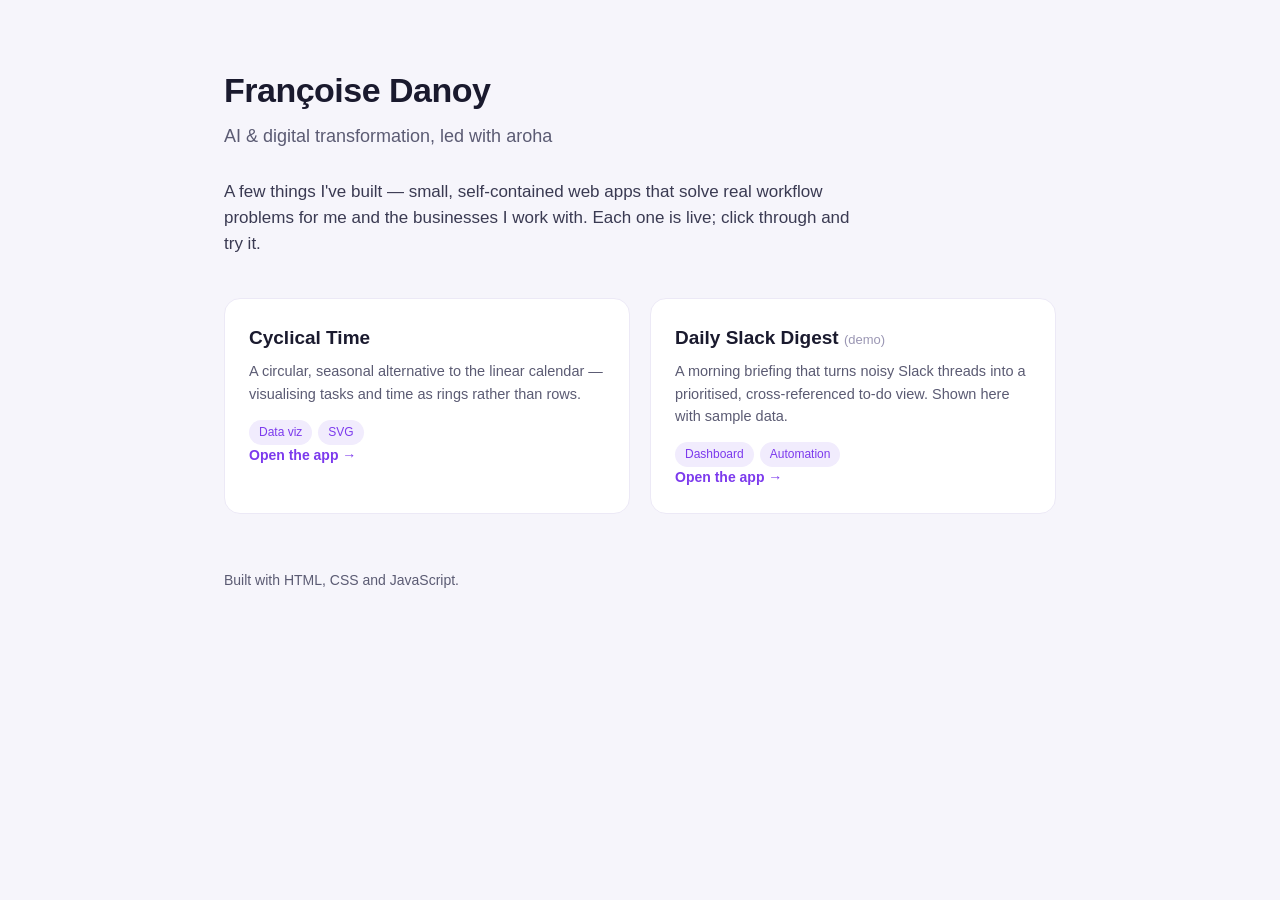
==== index.html @ 56aa2dde "Portfolio" ====
<!DOCTYPE html>
<html lang="en">
<head>
<meta charset="utf-8">
<meta name="viewport" content="width=device-width, initial-scale=1">
<title>Françoise Danoy — Portfolio</title>
<style>
  :root{ --ink:#1a1a2e; --muted:#5b5b73; --accent:#7c3aed; --card:#fff; --bg:#f6f5fb; }
  *{box-sizing:border-box}
  body{margin:0;font-family:-apple-system,BlinkMacSystemFont,"Segoe UI",Roboto,Helvetica,Arial,sans-serif;
       background:var(--bg);color:var(--ink);line-height:1.55;-webkit-font-smoothing:antialiased}
  .wrap{max-width:880px;margin:0 auto;padding:64px 24px 96px}
  header h1{font-size:34px;margin:0 0 6px;letter-spacing:-.5px}
  header p{margin:0;color:var(--muted);font-size:18px}
  .lede{margin:28px 0 40px;font-size:17px;color:#3a3a52;max-width:640px}
  .grid{display:grid;gap:20px;grid-template-columns:repeat(auto-fit,minmax(320px,1fr))}
  .card{background:var(--card);border:1px solid #ece9f6;border-radius:16px;padding:24px;
        text-decoration:none;color:inherit;display:block;transition:transform .15s ease,box-shadow .15s ease}
  .card:hover{transform:translateY(-3px);box-shadow:0 12px 30px rgba(124,58,237,.12)}
  .card h2{margin:0 0 8px;font-size:19px}
  .card p{margin:0 0 14px;color:var(--muted);font-size:14.5px}
  .tag{display:inline-block;font-size:12px;color:var(--accent);background:#f1ecfd;
       border-radius:999px;padding:3px 10px;margin-right:6px}
  .open{font-size:14px;font-weight:600;color:var(--accent)}
  footer{margin-top:56px;color:var(--muted);font-size:14px}
  footer a{color:var(--accent)}
</style>
</head>
<body>
<div class="wrap">
  <header>
    <h1>Françoise Danoy</h1>
    <p>AI &amp; digital transformation, led with aroha</p>
  </header>

  <p class="lede">
    A few things I've built — small, self-contained web apps that solve real workflow
    problems for me and the businesses I work with. Each one is live; click through and try it.
  </p>

  <div class="grid">
    <a class="card" href="./cyclical-time/">
      <h2>Cyclical Time</h2>
      <p>A circular, seasonal alternative to the linear calendar — visualising tasks and time
         as rings rather than rows.</p>
      <span class="tag">Data viz</span><span class="tag">SVG</span>
      <div class="open">Open the app →</div>
    </a>

    <a class="card" href="./slack-digest-demo/">
      <h2>Daily Slack Digest <span style="font-weight:400;font-size:13px;color:#9a96b3">(demo)</span></h2>
      <p>A morning briefing that turns noisy Slack threads into a prioritised, cross-referenced
         to-do view. Shown here with sample data.</p>
      <span class="tag">Dashboard</span><span class="tag">Automation</span>
      <div class="open">Open the app →</div>
    </a>
  </div>

  <footer>
    Built with HTML, CSS and JavaScript.
  </footer>
</div>
</body>
</html>
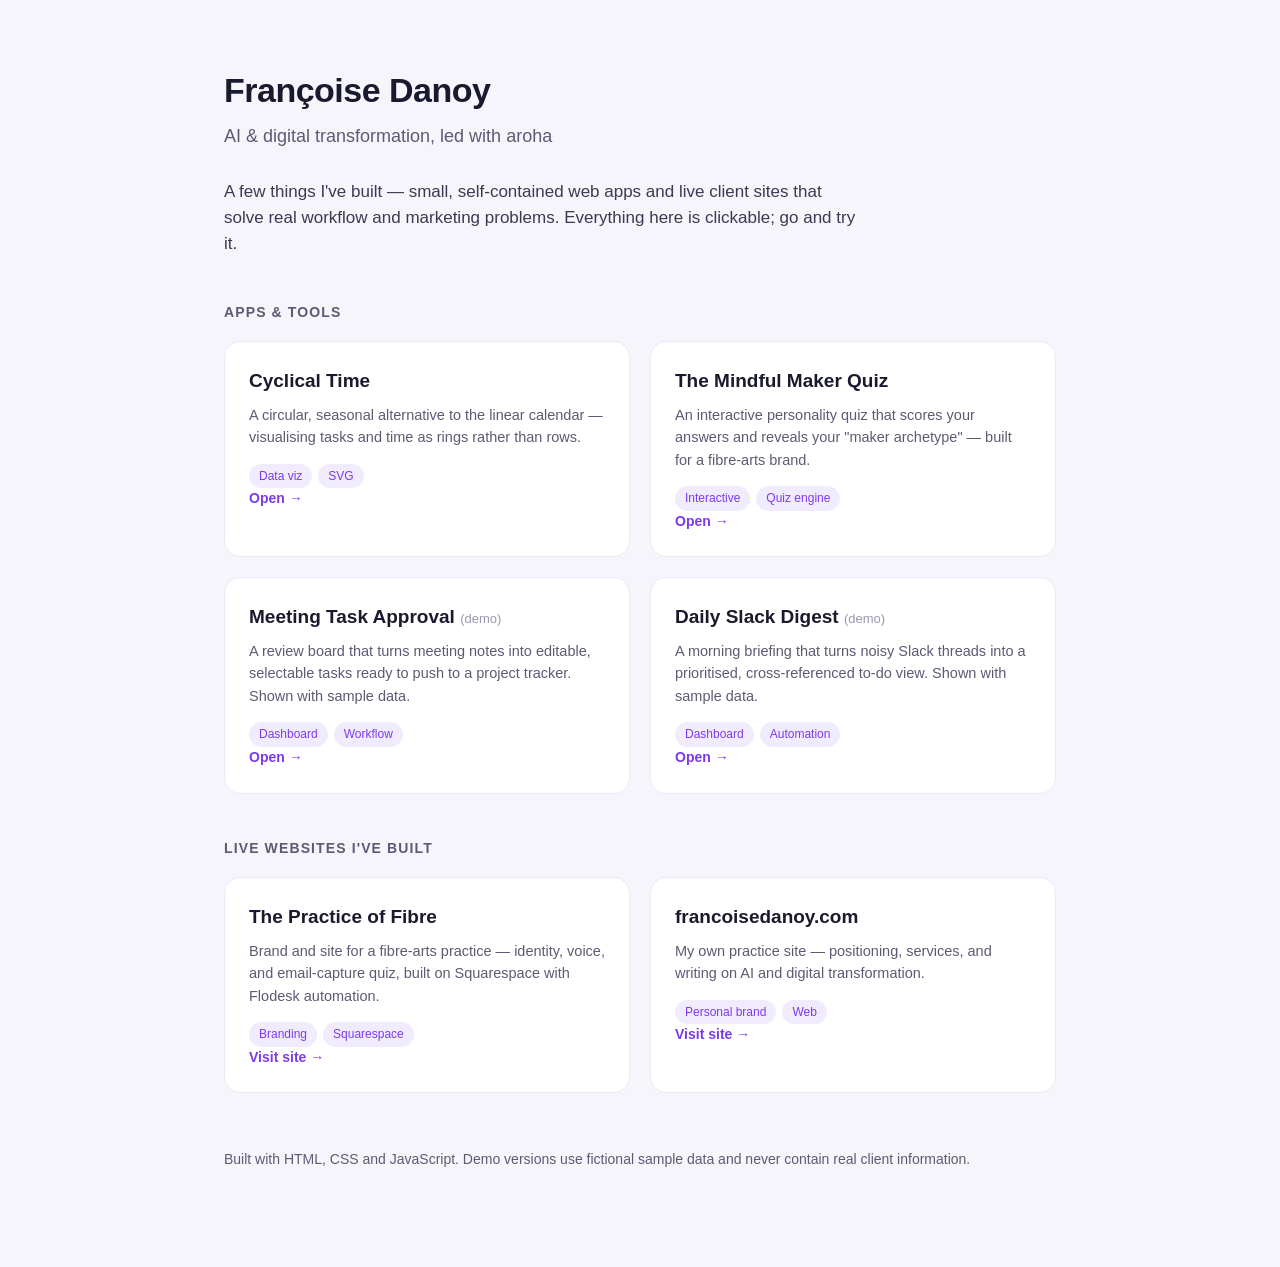
==== commit 8fc83eaa: "Add Meeting Task Approval demo, Mindful Maker Quiz, and websites section" ====
--- a/index.html
+++ b/index.html
@@ -13,17 +13,18 @@
   header h1{font-size:34px;margin:0 0 6px;letter-spacing:-.5px}
   header p{margin:0;color:var(--muted);font-size:18px}
   .lede{margin:28px 0 40px;font-size:17px;color:#3a3a52;max-width:640px}
+  h2.sec{font-size:14px;text-transform:uppercase;letter-spacing:.08em;color:var(--muted);
+         margin:44px 0 18px;font-weight:700}
   .grid{display:grid;gap:20px;grid-template-columns:repeat(auto-fit,minmax(320px,1fr))}
   .card{background:var(--card);border:1px solid #ece9f6;border-radius:16px;padding:24px;
         text-decoration:none;color:inherit;display:block;transition:transform .15s ease,box-shadow .15s ease}
   .card:hover{transform:translateY(-3px);box-shadow:0 12px 30px rgba(124,58,237,.12)}
-  .card h2{margin:0 0 8px;font-size:19px}
+  .card h3{margin:0 0 8px;font-size:19px}
   .card p{margin:0 0 14px;color:var(--muted);font-size:14.5px}
   .tag{display:inline-block;font-size:12px;color:var(--accent);background:#f1ecfd;
        border-radius:999px;padding:3px 10px;margin-right:6px}
   .open{font-size:14px;font-weight:600;color:var(--accent)}
   footer{margin-top:56px;color:var(--muted);font-size:14px}
-  footer a{color:var(--accent)}
 </style>
 </head>
 <body>
@@ -34,30 +35,67 @@
   </header>
 
   <p class="lede">
-    A few things I've built — small, self-contained web apps that solve real workflow
-    problems for me and the businesses I work with. Each one is live; click through and try it.
+    A few things I've built — small, self-contained web apps and live client sites that solve
+    real workflow and marketing problems. Everything here is clickable; go and try it.
   </p>
 
+  <h2 class="sec">Apps &amp; tools</h2>
   <div class="grid">
     <a class="card" href="./cyclical-time/">
-      <h2>Cyclical Time</h2>
+      <h3>Cyclical Time</h3>
       <p>A circular, seasonal alternative to the linear calendar — visualising tasks and time
          as rings rather than rows.</p>
       <span class="tag">Data viz</span><span class="tag">SVG</span>
-      <div class="open">Open the app →</div>
+      <div class="open">Open →</div>
+    </a>
+
+    <a class="card" href="./mindful-maker-quiz/">
+      <h3>The Mindful Maker Quiz</h3>
+      <p>An interactive personality quiz that scores your answers and reveals your "maker
+         archetype" — built for a fibre-arts brand.</p>
+      <span class="tag">Interactive</span><span class="tag">Quiz engine</span>
+      <div class="open">Open →</div>
+    </a>
+
+    <a class="card" href="./meeting-task-approval/">
+      <h3>Meeting Task Approval <span style="font-weight:400;font-size:13px;color:#9a96b3">(demo)</span></h3>
+      <p>A review board that turns meeting notes into editable, selectable tasks ready to push
+         to a project tracker. Shown with sample data.</p>
+      <span class="tag">Dashboard</span><span class="tag">Workflow</span>
+      <div class="open">Open →</div>
     </a>
 
     <a class="card" href="./slack-digest-demo/">
-      <h2>Daily Slack Digest <span style="font-weight:400;font-size:13px;color:#9a96b3">(demo)</span></h2>
+      <h3>Daily Slack Digest <span style="font-weight:400;font-size:13px;color:#9a96b3">(demo)</span></h3>
       <p>A morning briefing that turns noisy Slack threads into a prioritised, cross-referenced
-         to-do view. Shown here with sample data.</p>
+         to-do view. Shown with sample data.</p>
       <span class="tag">Dashboard</span><span class="tag">Automation</span>
-      <div class="open">Open the app →</div>
+      <div class="open">Open →</div>
+    </a>
+  </div>
+
+  <h2 class="sec">Live websites I've built</h2>
+  <div class="grid">
+    <a class="card" href="https://thepracticeoffibre.com" target="_blank" rel="noopener">
+      <h3>The Practice of Fibre</h3>
+      <p>Brand and site for a fibre-arts practice — identity, voice, and email-capture quiz,
+         built on Squarespace with Flodesk automation.</p>
+      <span class="tag">Branding</span><span class="tag">Squarespace</span>
+      <div class="open">Visit site →</div>
+    </a>
+
+    <a class="card" href="https://francoisedanoy.com" target="_blank" rel="noopener">
+      <h3>francoisedanoy.com</h3>
+      <p>My own practice site — positioning, services, and writing on AI and digital
+         transformation.</p>
+      <span class="tag">Personal brand</span><span class="tag">Web</span>
+      <div class="open">Visit site →</div>
     </a>
   </div>
 
   <footer>
-    Built with HTML, CSS and JavaScript.
+    Built with HTML, CSS and JavaScript. Demo versions use fictional sample data and never
+    contain real client information.
   </footer>
 </div>
 </body>
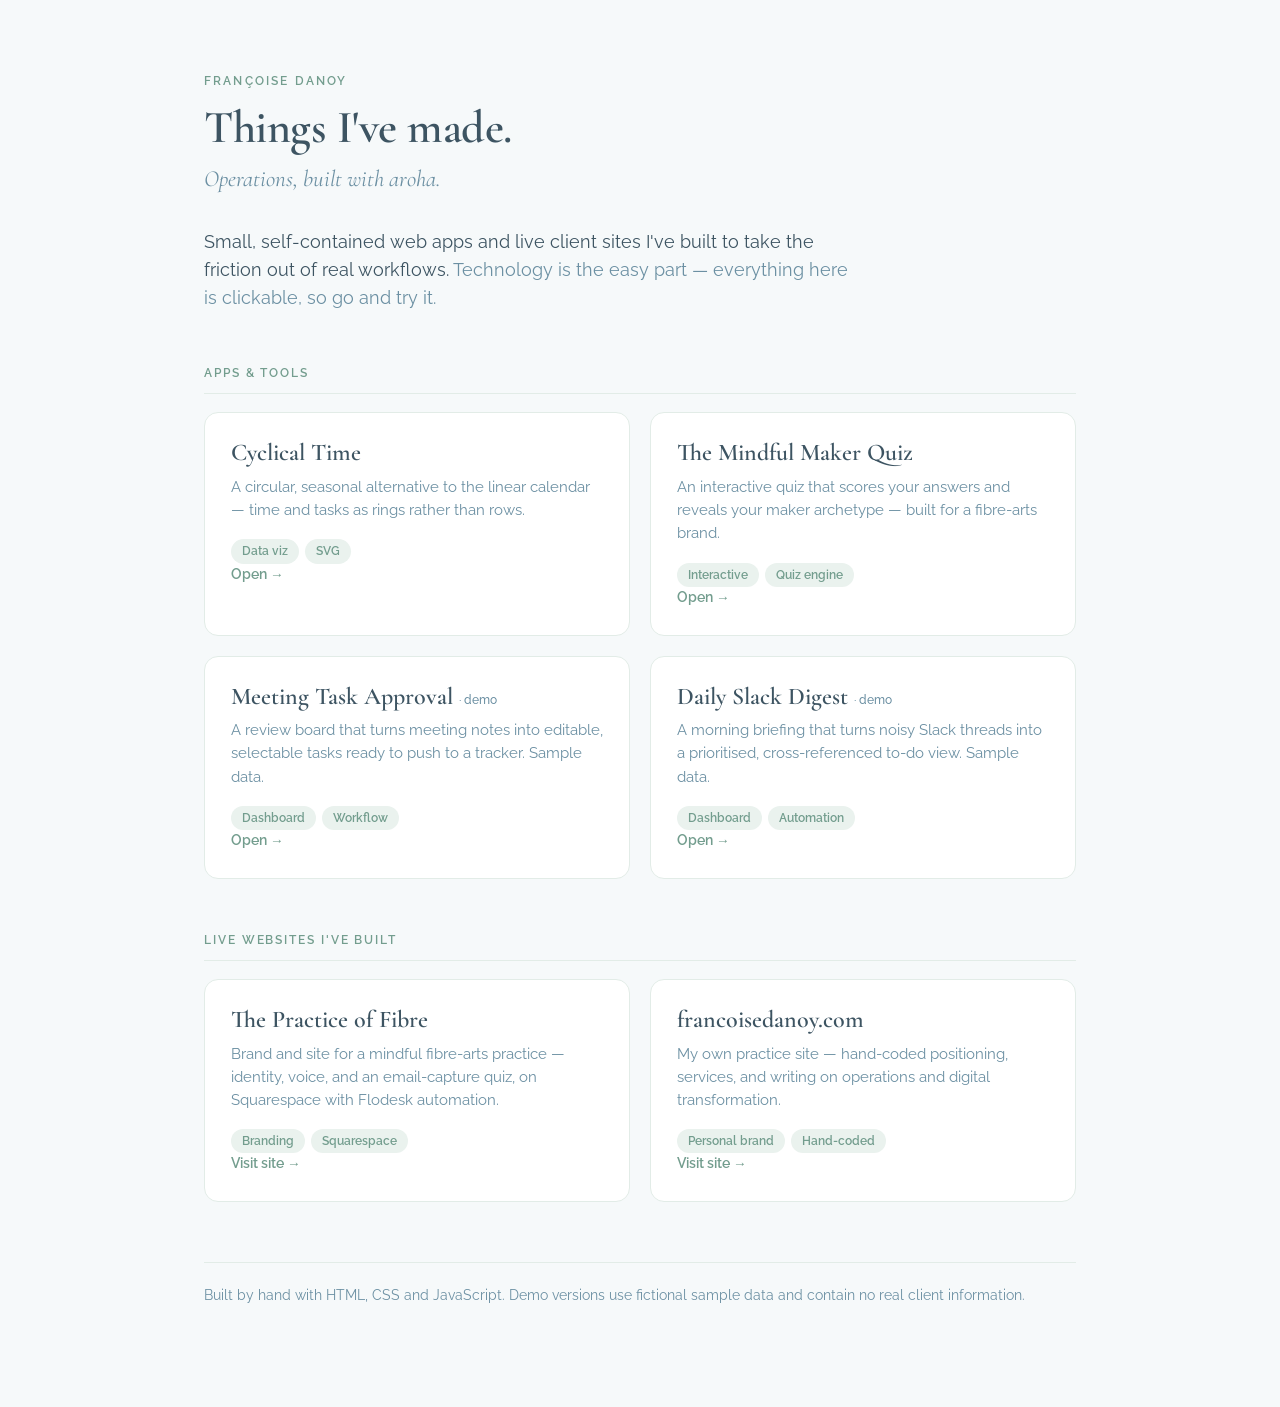
==== commit 4c5020e1: "Restyle landing page in The Practice brand (palette, Cormorant + Raleway)" ====
--- a/index.html
+++ b/index.html
@@ -4,71 +4,117 @@
 <meta charset="utf-8">
 <meta name="viewport" content="width=device-width, initial-scale=1">
 <title>Françoise Danoy — Portfolio</title>
+
+<!-- Brand fonts: Cormorant Garamond for headings, Raleway for body -->
+<link rel="preconnect" href="https://fonts.googleapis.com">
+<link rel="preconnect" href="https://fonts.gstatic.com" crossorigin>
+<link href="https://fonts.googleapis.com/css2?family=Cormorant+Garamond:ital,wght@0,500;0,600;0,700;1,500&family=Raleway:wght@400;500;600&display=swap" rel="stylesheet">
+
 <style>
-  :root{ --ink:#1a1a2e; --muted:#5b5b73; --accent:#7c3aed; --card:#fff; --bg:#f6f5fb; }
+  /* ── The Practice brand palette ───────────────────────── */
+  :root{
+    --slate:#3D5462;     /* Deep Slate — headings & text */
+    --dusty:#6C90A3;     /* Dusty Blue — secondary text */
+    --sage:#739D8E;      /* Sage — accents, links */
+    --seafoam:#9DCEBB;   /* Seafoam — soft tints */
+    --plum:#805C87;      /* Plum — used sparingly */
+    --paper:#F6F9FA;     /* Paper — background */
+    --line:#E2ECE7;      /* soft sage-grey for borders */
+  }
   *{box-sizing:border-box}
-  body{margin:0;font-family:-apple-system,BlinkMacSystemFont,"Segoe UI",Roboto,Helvetica,Arial,sans-serif;
-       background:var(--bg);color:var(--ink);line-height:1.55;-webkit-font-smoothing:antialiased}
-  .wrap{max-width:880px;margin:0 auto;padding:64px 24px 96px}
-  header h1{font-size:34px;margin:0 0 6px;letter-spacing:-.5px}
-  header p{margin:0;color:var(--muted);font-size:18px}
-  .lede{margin:28px 0 40px;font-size:17px;color:#3a3a52;max-width:640px}
-  h2.sec{font-size:14px;text-transform:uppercase;letter-spacing:.08em;color:var(--muted);
-         margin:44px 0 18px;font-weight:700}
+  body{
+    margin:0;
+    font-family:'Raleway',-apple-system,BlinkMacSystemFont,'Segoe UI',sans-serif;
+    background:var(--paper);
+    color:var(--slate);
+    line-height:1.6;
+    -webkit-font-smoothing:antialiased;
+  }
+  .wrap{max-width:920px;margin:0 auto;padding:72px 24px 100px}
+
+  /* Headings use the serif brand face */
+  h1,h2,h3{font-family:'Cormorant Garamond',Georgia,serif;color:var(--slate);font-weight:600}
+
+  header .eyebrow{
+    font-family:'Raleway',sans-serif;font-size:12px;font-weight:600;
+    text-transform:uppercase;letter-spacing:.18em;color:var(--sage);margin:0 0 12px;
+  }
+  header h1{font-size:46px;line-height:1.05;margin:0 0 10px;letter-spacing:-.5px}
+  header .tagline{
+    font-family:'Cormorant Garamond',serif;font-style:italic;
+    font-size:23px;color:var(--dusty);margin:0;
+  }
+
+  .lede{margin:30px 0 8px;font-size:17.5px;color:var(--slate);max-width:660px}
+  .lede .quiet{color:var(--dusty)}
+
+  h2.sec{
+    font-family:'Raleway',sans-serif;font-size:12px;font-weight:600;
+    text-transform:uppercase;letter-spacing:.16em;color:var(--sage);
+    margin:52px 0 18px;padding-bottom:10px;border-bottom:1px solid var(--line);
+  }
+
   .grid{display:grid;gap:20px;grid-template-columns:repeat(auto-fit,minmax(320px,1fr))}
-  .card{background:var(--card);border:1px solid #ece9f6;border-radius:16px;padding:24px;
-        text-decoration:none;color:inherit;display:block;transition:transform .15s ease,box-shadow .15s ease}
-  .card:hover{transform:translateY(-3px);box-shadow:0 12px 30px rgba(124,58,237,.12)}
-  .card h3{margin:0 0 8px;font-size:19px}
-  .card p{margin:0 0 14px;color:var(--muted);font-size:14.5px}
-  .tag{display:inline-block;font-size:12px;color:var(--accent);background:#f1ecfd;
-       border-radius:999px;padding:3px 10px;margin-right:6px}
-  .open{font-size:14px;font-weight:600;color:var(--accent)}
-  footer{margin-top:56px;color:var(--muted);font-size:14px}
+  .card{
+    background:#fff;border:1px solid var(--line);border-radius:14px;padding:26px;
+    text-decoration:none;color:inherit;display:block;
+    transition:transform .15s ease,box-shadow .15s ease,border-color .15s ease;
+  }
+  .card:hover{transform:translateY(-3px);box-shadow:0 14px 32px rgba(61,84,98,.10);border-color:var(--seafoam)}
+  .card h3{margin:0 0 8px;font-size:24px;line-height:1.15}
+  .card h3 .demo{font-family:'Raleway',sans-serif;font-size:12px;font-weight:500;color:var(--dusty)}
+  .card p{margin:0 0 16px;color:var(--dusty);font-size:14.5px}
+  .tag{
+    display:inline-block;font-family:'Raleway',sans-serif;font-size:11.5px;font-weight:600;
+    color:var(--sage);background:#EAF2EE;border-radius:999px;padding:3px 11px;margin-right:6px;
+  }
+  .open{font-family:'Raleway',sans-serif;font-size:13.5px;font-weight:600;color:var(--sage)}
+
+  footer{
+    margin-top:60px;padding-top:22px;border-top:1px solid var(--line);
+    color:var(--dusty);font-size:13.5px;
+  }
 </style>
 </head>
 <body>
 <div class="wrap">
   <header>
-    <h1>Françoise Danoy</h1>
-    <p>AI &amp; digital transformation, led with aroha</p>
+    <p class="eyebrow">Françoise Danoy</p>
+    <h1>Things I've made.</h1>
+    <p class="tagline">Operations, built with aroha.</p>
   </header>
 
   <p class="lede">
-    A few things I've built — small, self-contained web apps and live client sites that solve
-    real workflow and marketing problems. Everything here is clickable; go and try it.
+    Small, self-contained web apps and live client sites I've built to take the friction out of
+    real workflows. <span class="quiet">Technology is the easy part — everything here is clickable, so go and try it.</span>
   </p>
 
   <h2 class="sec">Apps &amp; tools</h2>
   <div class="grid">
     <a class="card" href="./cyclical-time/">
       <h3>Cyclical Time</h3>
-      <p>A circular, seasonal alternative to the linear calendar — visualising tasks and time
-         as rings rather than rows.</p>
+      <p>A circular, seasonal alternative to the linear calendar — time and tasks as rings rather than rows.</p>
       <span class="tag">Data viz</span><span class="tag">SVG</span>
       <div class="open">Open →</div>
     </a>
 
     <a class="card" href="./mindful-maker-quiz/">
       <h3>The Mindful Maker Quiz</h3>
-      <p>An interactive personality quiz that scores your answers and reveals your "maker
-         archetype" — built for a fibre-arts brand.</p>
+      <p>An interactive quiz that scores your answers and reveals your maker archetype — built for a fibre-arts brand.</p>
       <span class="tag">Interactive</span><span class="tag">Quiz engine</span>
       <div class="open">Open →</div>
     </a>
 
     <a class="card" href="./meeting-task-approval/">
-      <h3>Meeting Task Approval <span style="font-weight:400;font-size:13px;color:#9a96b3">(demo)</span></h3>
-      <p>A review board that turns meeting notes into editable, selectable tasks ready to push
-         to a project tracker. Shown with sample data.</p>
+      <h3>Meeting Task Approval <span class="demo">· demo</span></h3>
+      <p>A review board that turns meeting notes into editable, selectable tasks ready to push to a tracker. Sample data.</p>
       <span class="tag">Dashboard</span><span class="tag">Workflow</span>
       <div class="open">Open →</div>
     </a>
 
     <a class="card" href="./slack-digest-demo/">
-      <h3>Daily Slack Digest <span style="font-weight:400;font-size:13px;color:#9a96b3">(demo)</span></h3>
-      <p>A morning briefing that turns noisy Slack threads into a prioritised, cross-referenced
-         to-do view. Shown with sample data.</p>
+      <h3>Daily Slack Digest <span class="demo">· demo</span></h3>
+      <p>A morning briefing that turns noisy Slack threads into a prioritised, cross-referenced to-do view. Sample data.</p>
       <span class="tag">Dashboard</span><span class="tag">Automation</span>
       <div class="open">Open →</div>
     </a>
@@ -78,24 +124,22 @@
   <div class="grid">
     <a class="card" href="https://thepracticeoffibre.com" target="_blank" rel="noopener">
       <h3>The Practice of Fibre</h3>
-      <p>Brand and site for a fibre-arts practice — identity, voice, and email-capture quiz,
-         built on Squarespace with Flodesk automation.</p>
+      <p>Brand and site for a mindful fibre-arts practice — identity, voice, and an email-capture quiz, on Squarespace with Flodesk automation.</p>
       <span class="tag">Branding</span><span class="tag">Squarespace</span>
       <div class="open">Visit site →</div>
     </a>
 
     <a class="card" href="https://francoisedanoy.com" target="_blank" rel="noopener">
       <h3>francoisedanoy.com</h3>
-      <p>My own practice site — positioning, services, and writing on AI and digital
-         transformation.</p>
-      <span class="tag">Personal brand</span><span class="tag">Web</span>
+      <p>My own practice site — hand-coded positioning, services, and writing on operations and digital transformation.</p>
+      <span class="tag">Personal brand</span><span class="tag">Hand-coded</span>
       <div class="open">Visit site →</div>
     </a>
   </div>
 
   <footer>
-    Built with HTML, CSS and JavaScript. Demo versions use fictional sample data and never
-    contain real client information.
+    Built by hand with HTML, CSS and JavaScript. Demo versions use fictional sample data and
+    contain no real client information.
   </footer>
 </div>
 </body>
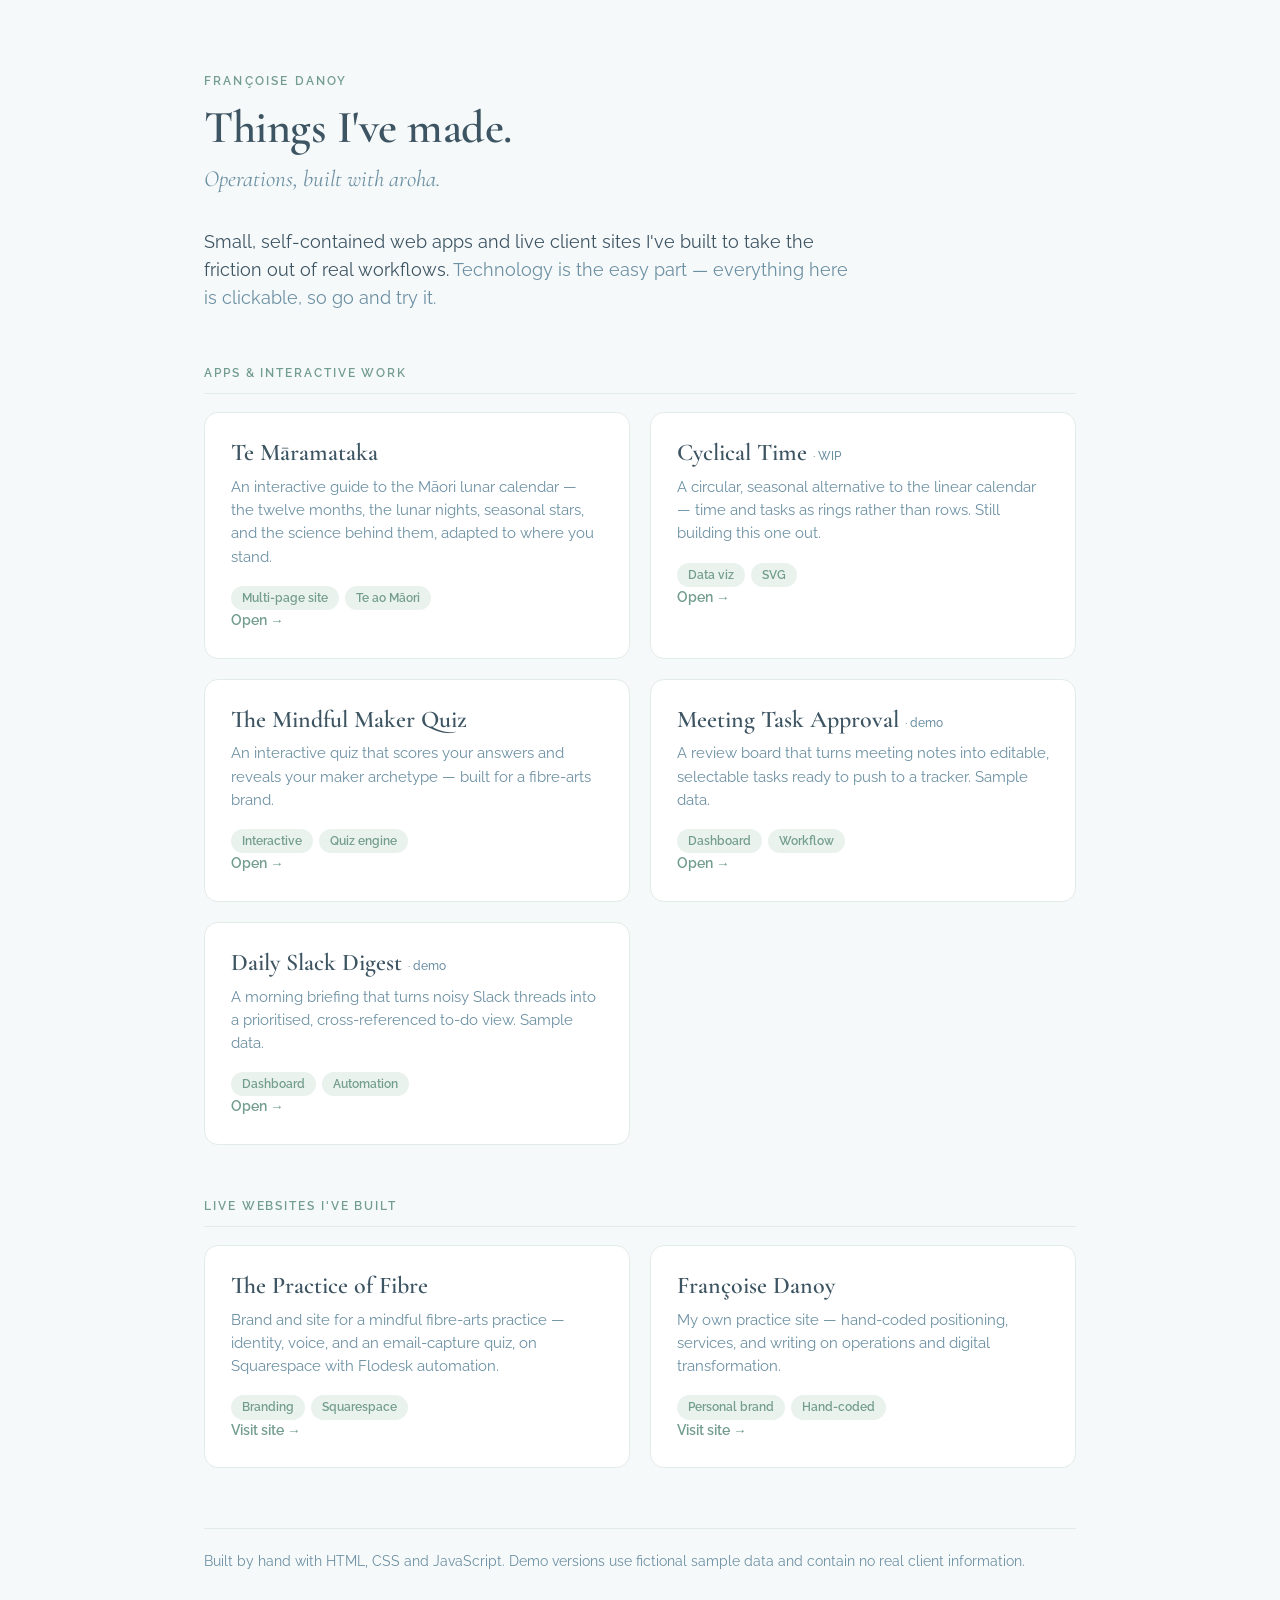
==== commit 1617d8d7: "Add Te Maramataka site; mark Cyclical Time WIP; rename website card" ====
--- a/index.html
+++ b/index.html
@@ -89,11 +89,19 @@
     real workflows. <span class="quiet">Technology is the easy part — everything here is clickable, so go and try it.</span>
   </p>
 
-  <h2 class="sec">Apps &amp; tools</h2>
+  <h2 class="sec">Apps &amp; interactive work</h2>
   <div class="grid">
+    <a class="card" href="./maramataka/">
+      <h3>Te Māramataka</h3>
+      <p>An interactive guide to the Māori lunar calendar — the twelve months, the lunar nights,
+         seasonal stars, and the science behind them, adapted to where you stand.</p>
+      <span class="tag">Multi-page site</span><span class="tag">Te ao Māori</span>
+      <div class="open">Open →</div>
+    </a>
+
     <a class="card" href="./cyclical-time/">
-      <h3>Cyclical Time</h3>
-      <p>A circular, seasonal alternative to the linear calendar — time and tasks as rings rather than rows.</p>
+      <h3>Cyclical Time <span class="demo">· WIP</span></h3>
+      <p>A circular, seasonal alternative to the linear calendar — time and tasks as rings rather than rows. Still building this one out.</p>
       <span class="tag">Data viz</span><span class="tag">SVG</span>
       <div class="open">Open →</div>
     </a>
@@ -130,7 +138,7 @@
     </a>
 
     <a class="card" href="https://francoisedanoy.com" target="_blank" rel="noopener">
-      <h3>francoisedanoy.com</h3>
+      <h3>Françoise Danoy</h3>
       <p>My own practice site — hand-coded positioning, services, and writing on operations and digital transformation.</p>
       <span class="tag">Personal brand</span><span class="tag">Hand-coded</span>
       <div class="open">Visit site →</div>
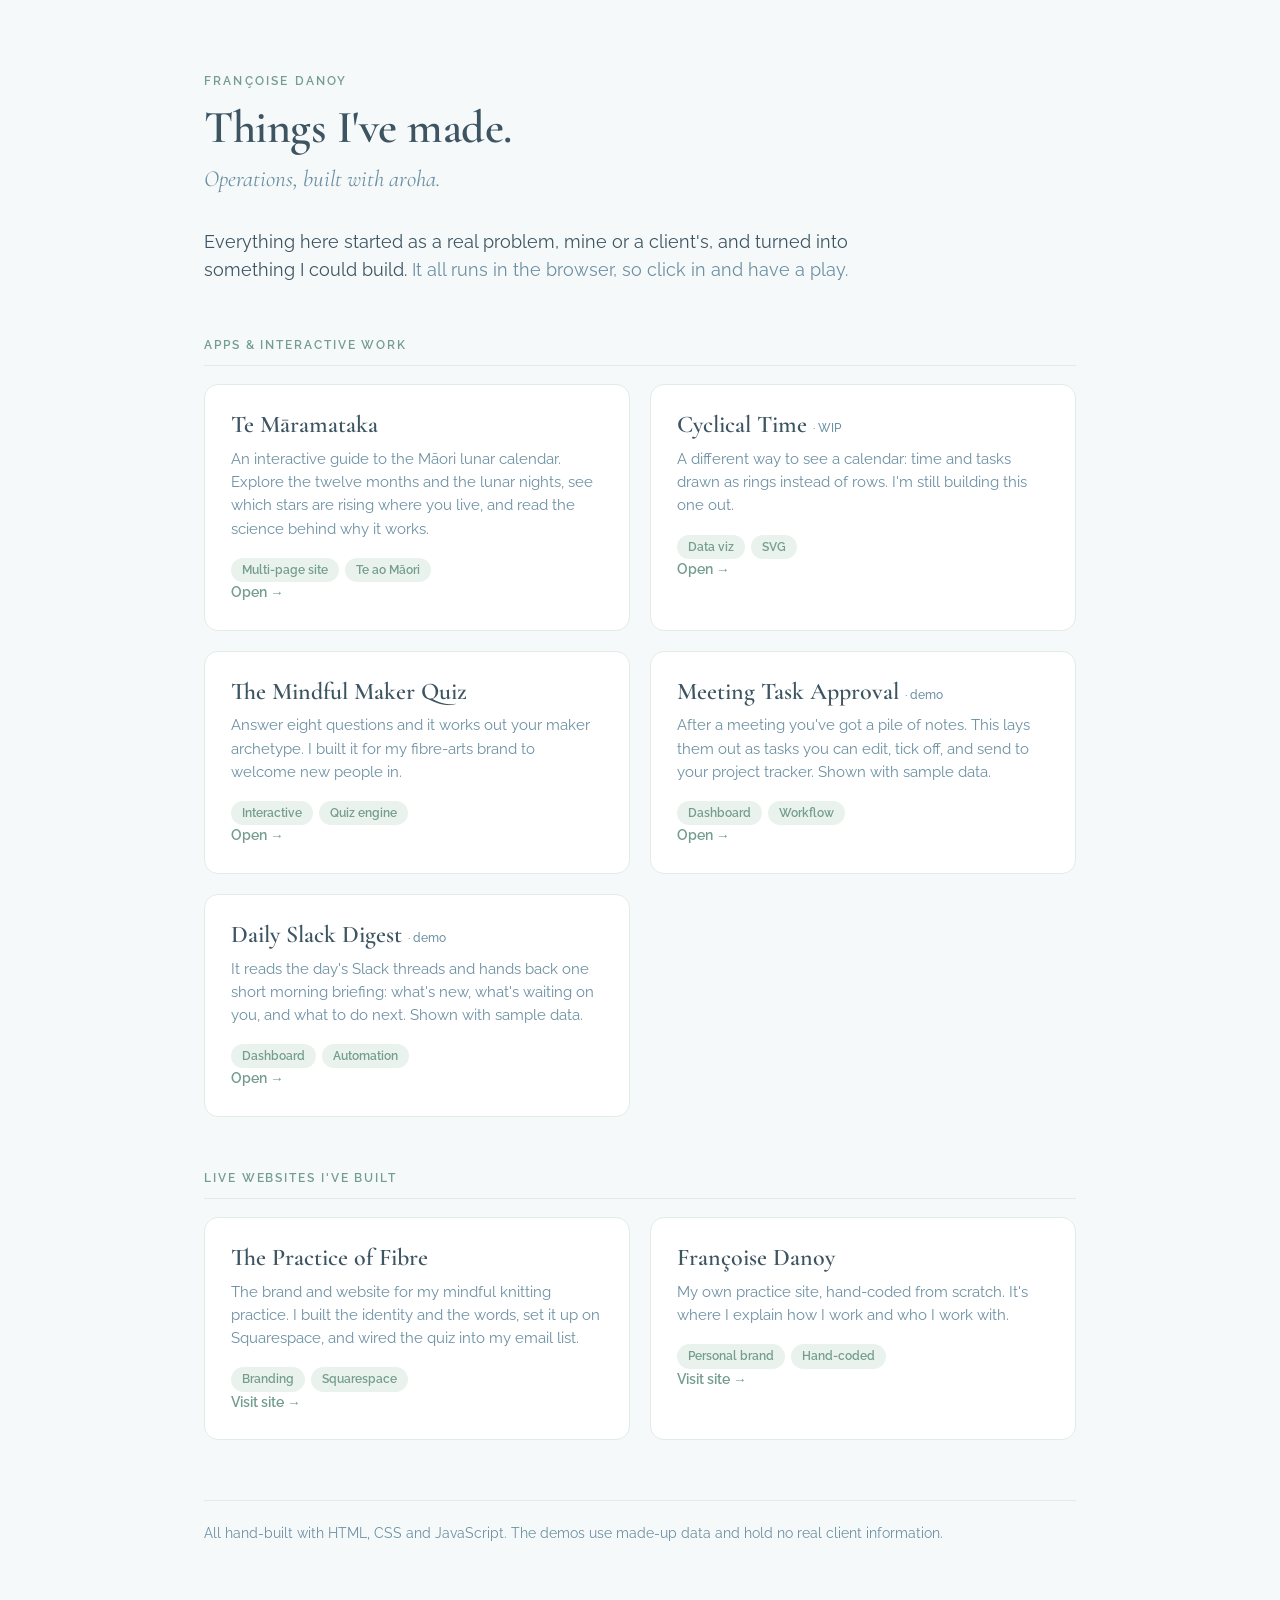
==== commit 1ef0db4d: "Rewrite landing copy in her voice (no em dashes, concrete, first person)" ====
--- a/index.html
+++ b/index.html
@@ -85,44 +85,44 @@
   </header>
 
   <p class="lede">
-    Small, self-contained web apps and live client sites I've built to take the friction out of
-    real workflows. <span class="quiet">Technology is the easy part — everything here is clickable, so go and try it.</span>
+    Everything here started as a real problem, mine or a client's, and turned into something I
+    could build. <span class="quiet">It all runs in the browser, so click in and have a play.</span>
   </p>
 
   <h2 class="sec">Apps &amp; interactive work</h2>
   <div class="grid">
     <a class="card" href="./maramataka/">
       <h3>Te Māramataka</h3>
-      <p>An interactive guide to the Māori lunar calendar — the twelve months, the lunar nights,
-         seasonal stars, and the science behind them, adapted to where you stand.</p>
+      <p>An interactive guide to the Māori lunar calendar. Explore the twelve months and the
+         lunar nights, see which stars are rising where you live, and read the science behind why it works.</p>
       <span class="tag">Multi-page site</span><span class="tag">Te ao Māori</span>
       <div class="open">Open →</div>
     </a>
 
     <a class="card" href="./cyclical-time/">
       <h3>Cyclical Time <span class="demo">· WIP</span></h3>
-      <p>A circular, seasonal alternative to the linear calendar — time and tasks as rings rather than rows. Still building this one out.</p>
+      <p>A different way to see a calendar: time and tasks drawn as rings instead of rows. I'm still building this one out.</p>
       <span class="tag">Data viz</span><span class="tag">SVG</span>
       <div class="open">Open →</div>
     </a>
 
     <a class="card" href="./mindful-maker-quiz/">
       <h3>The Mindful Maker Quiz</h3>
-      <p>An interactive quiz that scores your answers and reveals your maker archetype — built for a fibre-arts brand.</p>
+      <p>Answer eight questions and it works out your maker archetype. I built it for my fibre-arts brand to welcome new people in.</p>
       <span class="tag">Interactive</span><span class="tag">Quiz engine</span>
       <div class="open">Open →</div>
     </a>
 
     <a class="card" href="./meeting-task-approval/">
       <h3>Meeting Task Approval <span class="demo">· demo</span></h3>
-      <p>A review board that turns meeting notes into editable, selectable tasks ready to push to a tracker. Sample data.</p>
+      <p>After a meeting you've got a pile of notes. This lays them out as tasks you can edit, tick off, and send to your project tracker. Shown with sample data.</p>
       <span class="tag">Dashboard</span><span class="tag">Workflow</span>
       <div class="open">Open →</div>
     </a>
 
     <a class="card" href="./slack-digest-demo/">
       <h3>Daily Slack Digest <span class="demo">· demo</span></h3>
-      <p>A morning briefing that turns noisy Slack threads into a prioritised, cross-referenced to-do view. Sample data.</p>
+      <p>It reads the day's Slack threads and hands back one short morning briefing: what's new, what's waiting on you, and what to do next. Shown with sample data.</p>
       <span class="tag">Dashboard</span><span class="tag">Automation</span>
       <div class="open">Open →</div>
     </a>
@@ -132,22 +132,22 @@
   <div class="grid">
     <a class="card" href="https://thepracticeoffibre.com" target="_blank" rel="noopener">
       <h3>The Practice of Fibre</h3>
-      <p>Brand and site for a mindful fibre-arts practice — identity, voice, and an email-capture quiz, on Squarespace with Flodesk automation.</p>
+      <p>The brand and website for my mindful knitting practice. I built the identity and the words, set it up on Squarespace, and wired the quiz into my email list.</p>
       <span class="tag">Branding</span><span class="tag">Squarespace</span>
       <div class="open">Visit site →</div>
     </a>
 
     <a class="card" href="https://francoisedanoy.com" target="_blank" rel="noopener">
       <h3>Françoise Danoy</h3>
-      <p>My own practice site — hand-coded positioning, services, and writing on operations and digital transformation.</p>
+      <p>My own practice site, hand-coded from scratch. It's where I explain how I work and who I work with.</p>
       <span class="tag">Personal brand</span><span class="tag">Hand-coded</span>
       <div class="open">Visit site →</div>
     </a>
   </div>
 
   <footer>
-    Built by hand with HTML, CSS and JavaScript. Demo versions use fictional sample data and
-    contain no real client information.
+    All hand-built with HTML, CSS and JavaScript. The demos use made-up data and hold no real
+    client information.
   </footer>
 </div>
 </body>
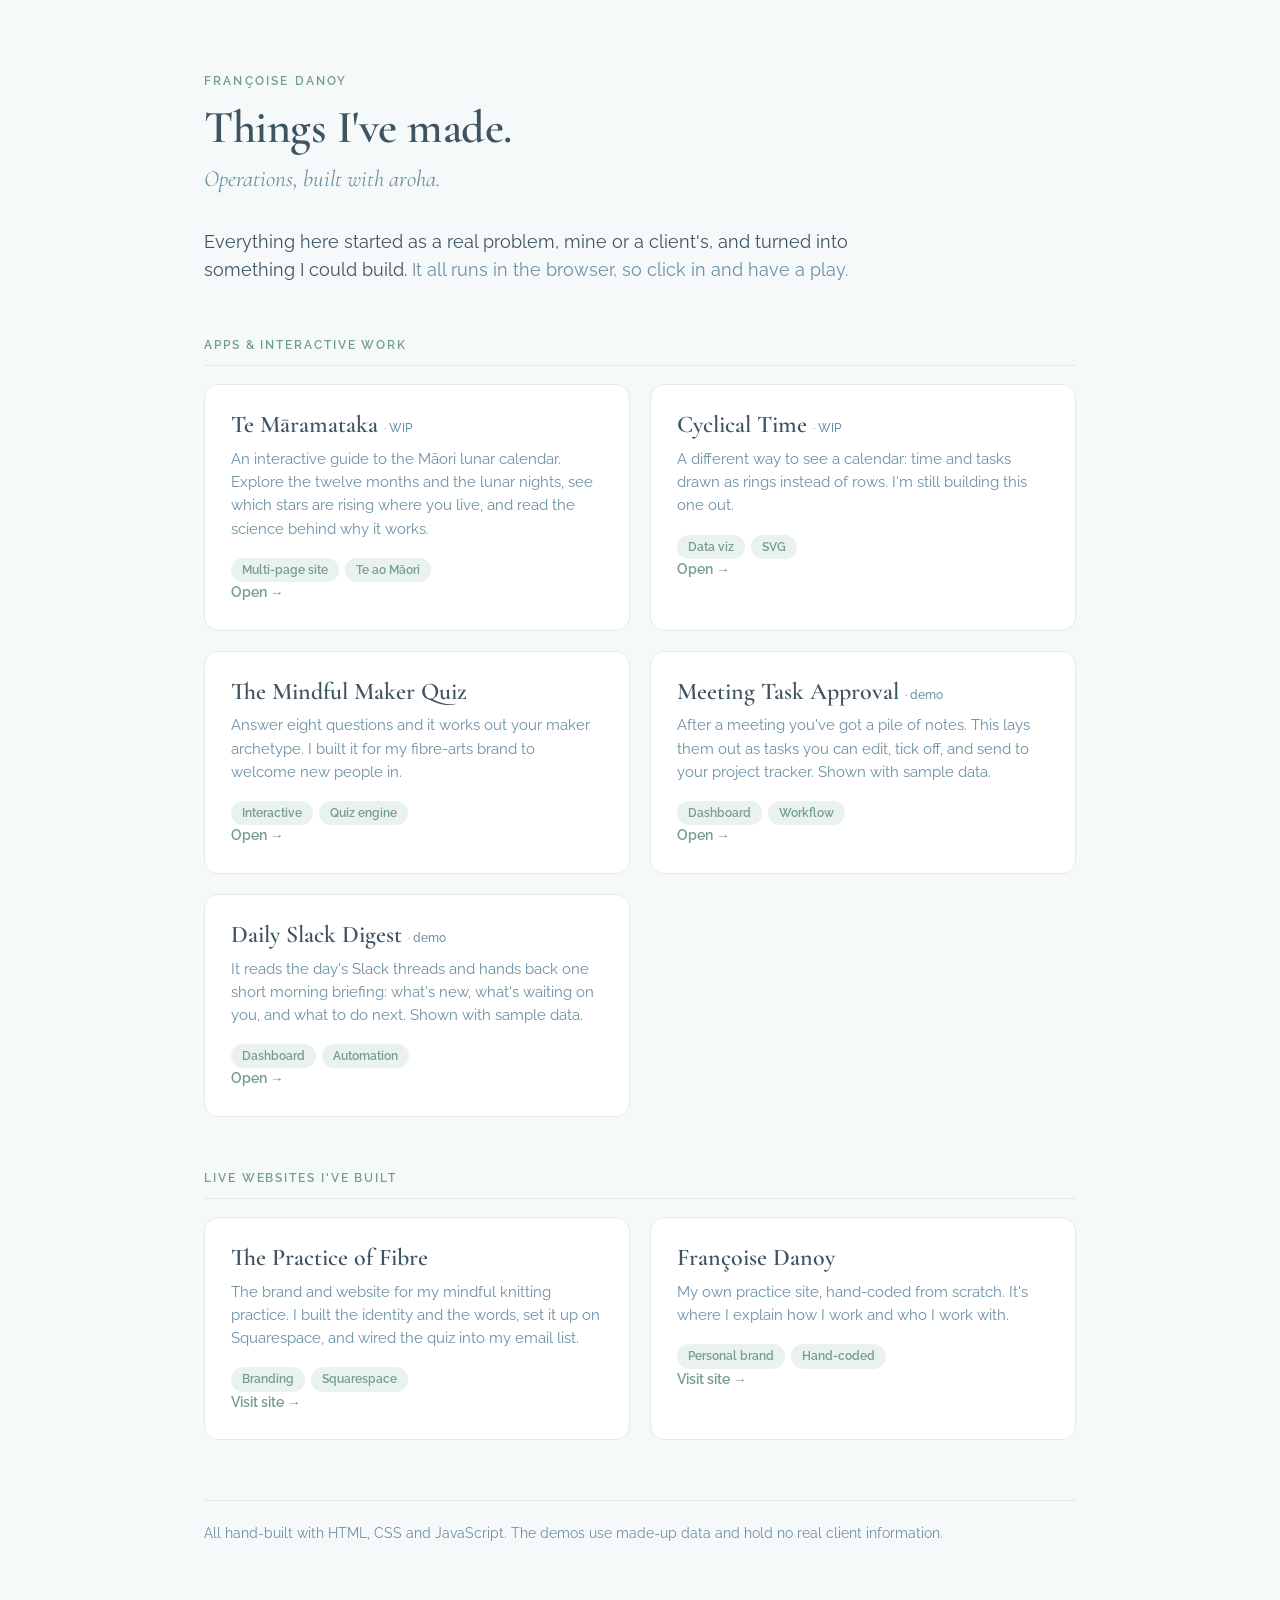
==== commit 9880667f: "Mark Te Maramataka as WIP" ====
--- a/index.html
+++ b/index.html
@@ -92,7 +92,7 @@
   <h2 class="sec">Apps &amp; interactive work</h2>
   <div class="grid">
     <a class="card" href="./maramataka/">
-      <h3>Te Māramataka</h3>
+      <h3>Te Māramataka <span class="demo">· WIP</span></h3>
       <p>An interactive guide to the Māori lunar calendar. Explore the twelve months and the
          lunar nights, see which stars are rising where you live, and read the science behind why it works.</p>
       <span class="tag">Multi-page site</span><span class="tag">Te ao Māori</span>
